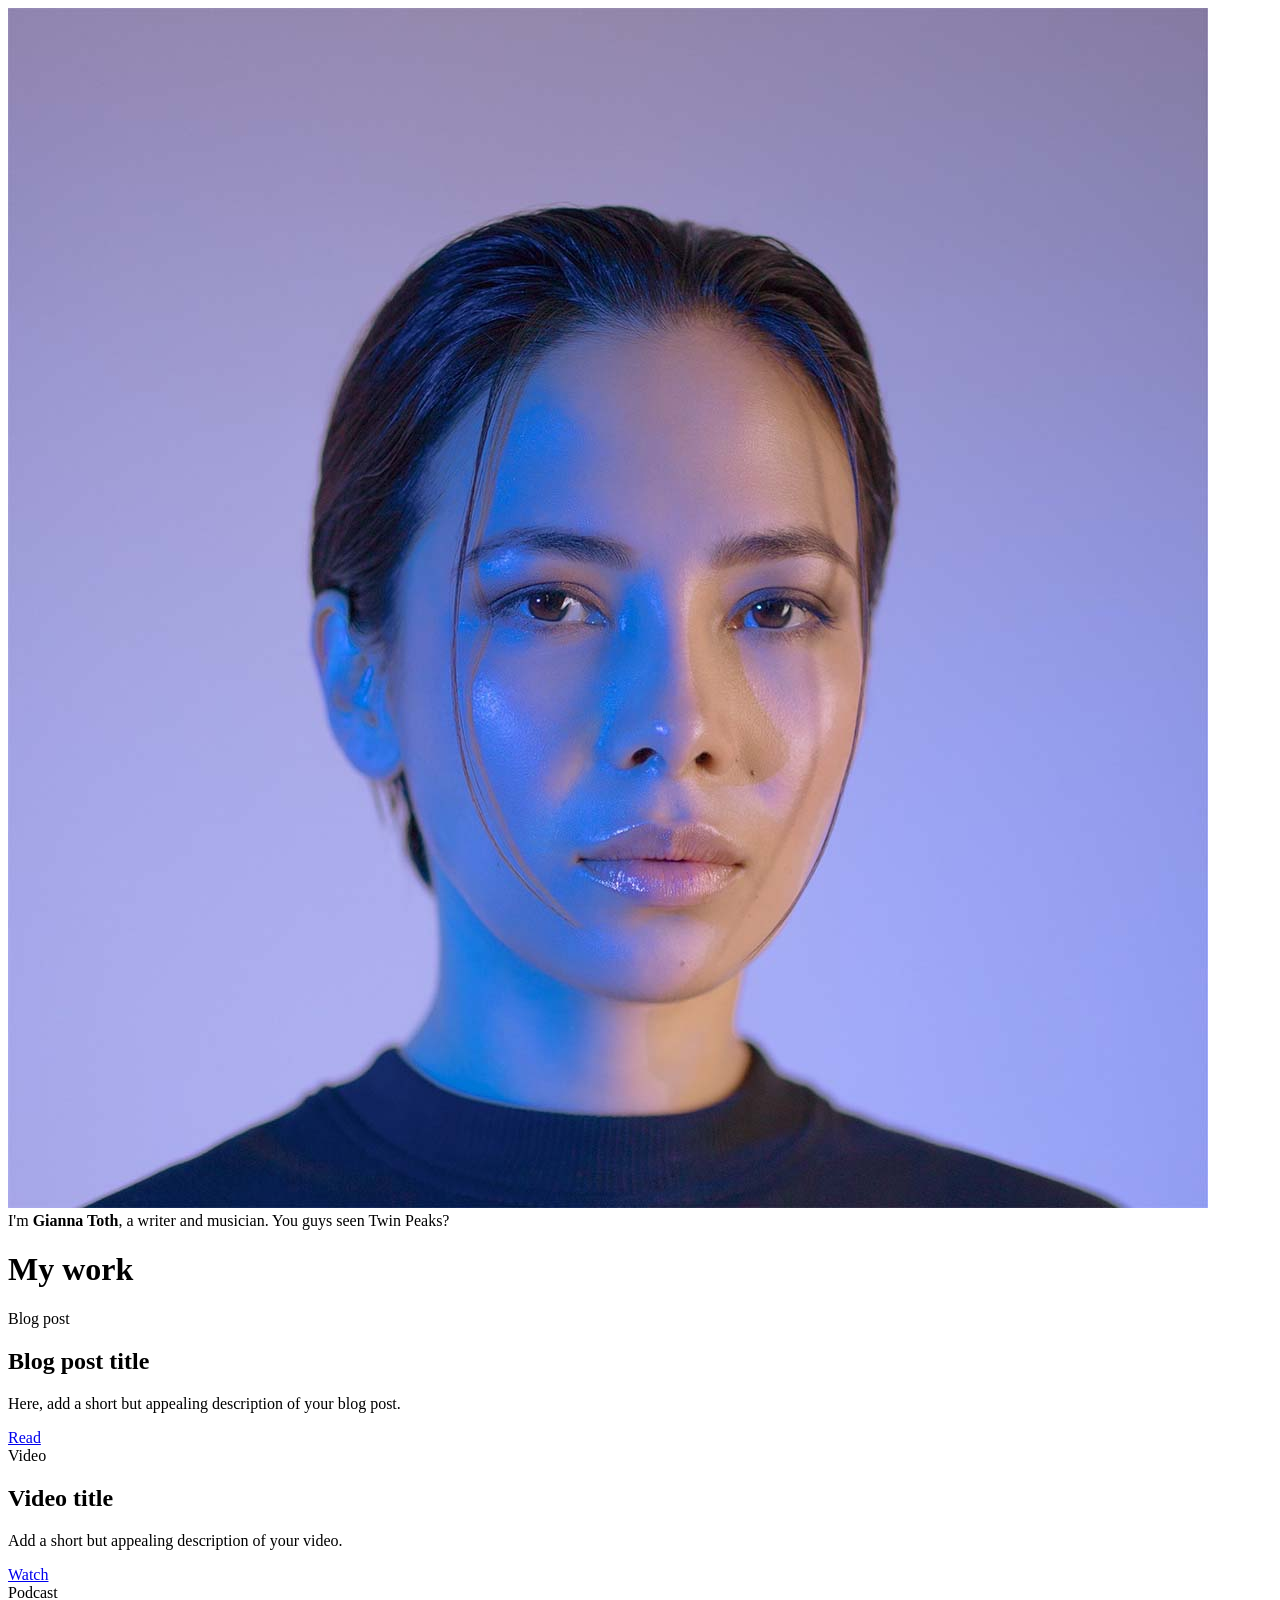
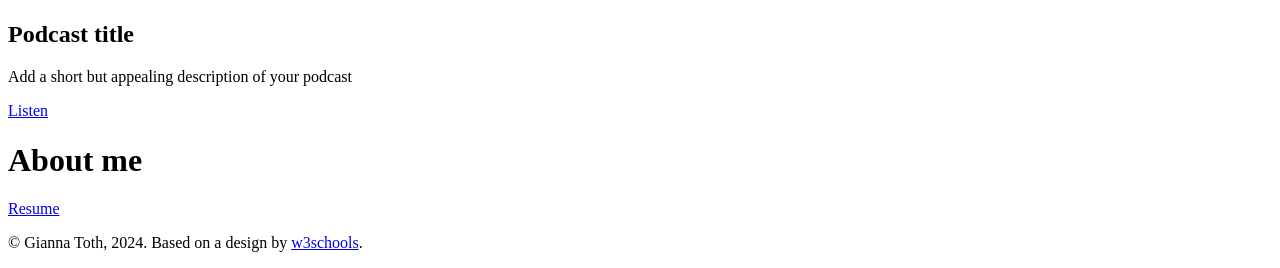
==== 3844-linktree-website (1)/linktree-ver-1/index.html @ b9f6398c "Added website template" ====
<!DOCTYPE html>
<!-- This page is adapted from w3schools "How to make a link tree website https://www.w3schools.com/howto/howto_website_create_linktree.asp" -->
<html lang="en">

<head>
  <meta charset="utf-8" />
  <meta name="viewport" content="width=device-width, initial-scale=1" />
  <!-- Add your name below -->
  <title>Gianna Toth</title>
  <link rel="stylesheet" href="css/style.css">
</head>

<body class="main-text-color">
  <!-- Content container. Everything except footer goes here -->
  <div class="container">
    <!-- Image and name container. Put your replacement photo—which you should crop to be square—in the images folder, then change the source attribute to images/yourportraitfilename.jpg. This path says, "Look in the images folder for yourportraitfilename.jpg." Be sure to change the alt text, too. -->
    <div class="image-container">
      <img src="images/portrait.jpg" alt="Photo by Art Hauntington">
    </div>
    <div class="intro">
      I'm <span class="name"><strong>Gianna Toth</strong></span>, a writer and musician. You guys seen Twin Peaks?
    </div>
    <div class="section-header">
      <h1>My work</h1>
    </div>
    <!-- Replace the # inside of the href="#" with your links. -->
    <div class="links-container">
      <div class="button toggle">Blog post</div>
      <div class="slidedown">
        <div class="description">
          <h2>Blog post title</h2>
          <p>Here, add a short but appealing description of your blog post.</p>
          <a href="#" class="external-link" target="_blank">Read</a>
        </div>
      </div>

      <div class="button toggle">Video</div>
      <div class="slidedown">
        <div class="description">
          <h2>Video title</h2>
          <p>Add a short but appealing description of your video.</p>
          <a href="#" class="external-link" target="_blank">Watch</a>
        </div>
      </div>

      <div class="button toggle">Podcast</div>
      <div class="slidedown">
        <div class="description">
          <h2>Podcast title</h2>
          <p>Add a short but appealing description of your podcast</p>
          <a href="#" class="external-link" target="_blank">Listen</a>
        </div>
      </div>
    </div>

    <!-- Replace # with PDF from Google Docs, or replace the entire section with whatever you want. Or delete it! Or add another section below it!-->
    <div class="section-header">
      <h1>About me</h1>
    </div>

    <div class="links-container">
      <a href="https://drive.google.com" class="button" target="_blank">Resume</a>
    </div>

  </div>
  <div class="footer">
    <p>© Gianna Toth, 2024. Based on a design by <a
        href="https://www.w3schools.com/howto/howto_website_create_linktree.asp" target="_blank">w3schools</a>.
    </p>
  </div>
  <script type="text/javascript" src="js/slider.js"></script>
</body>

</html>
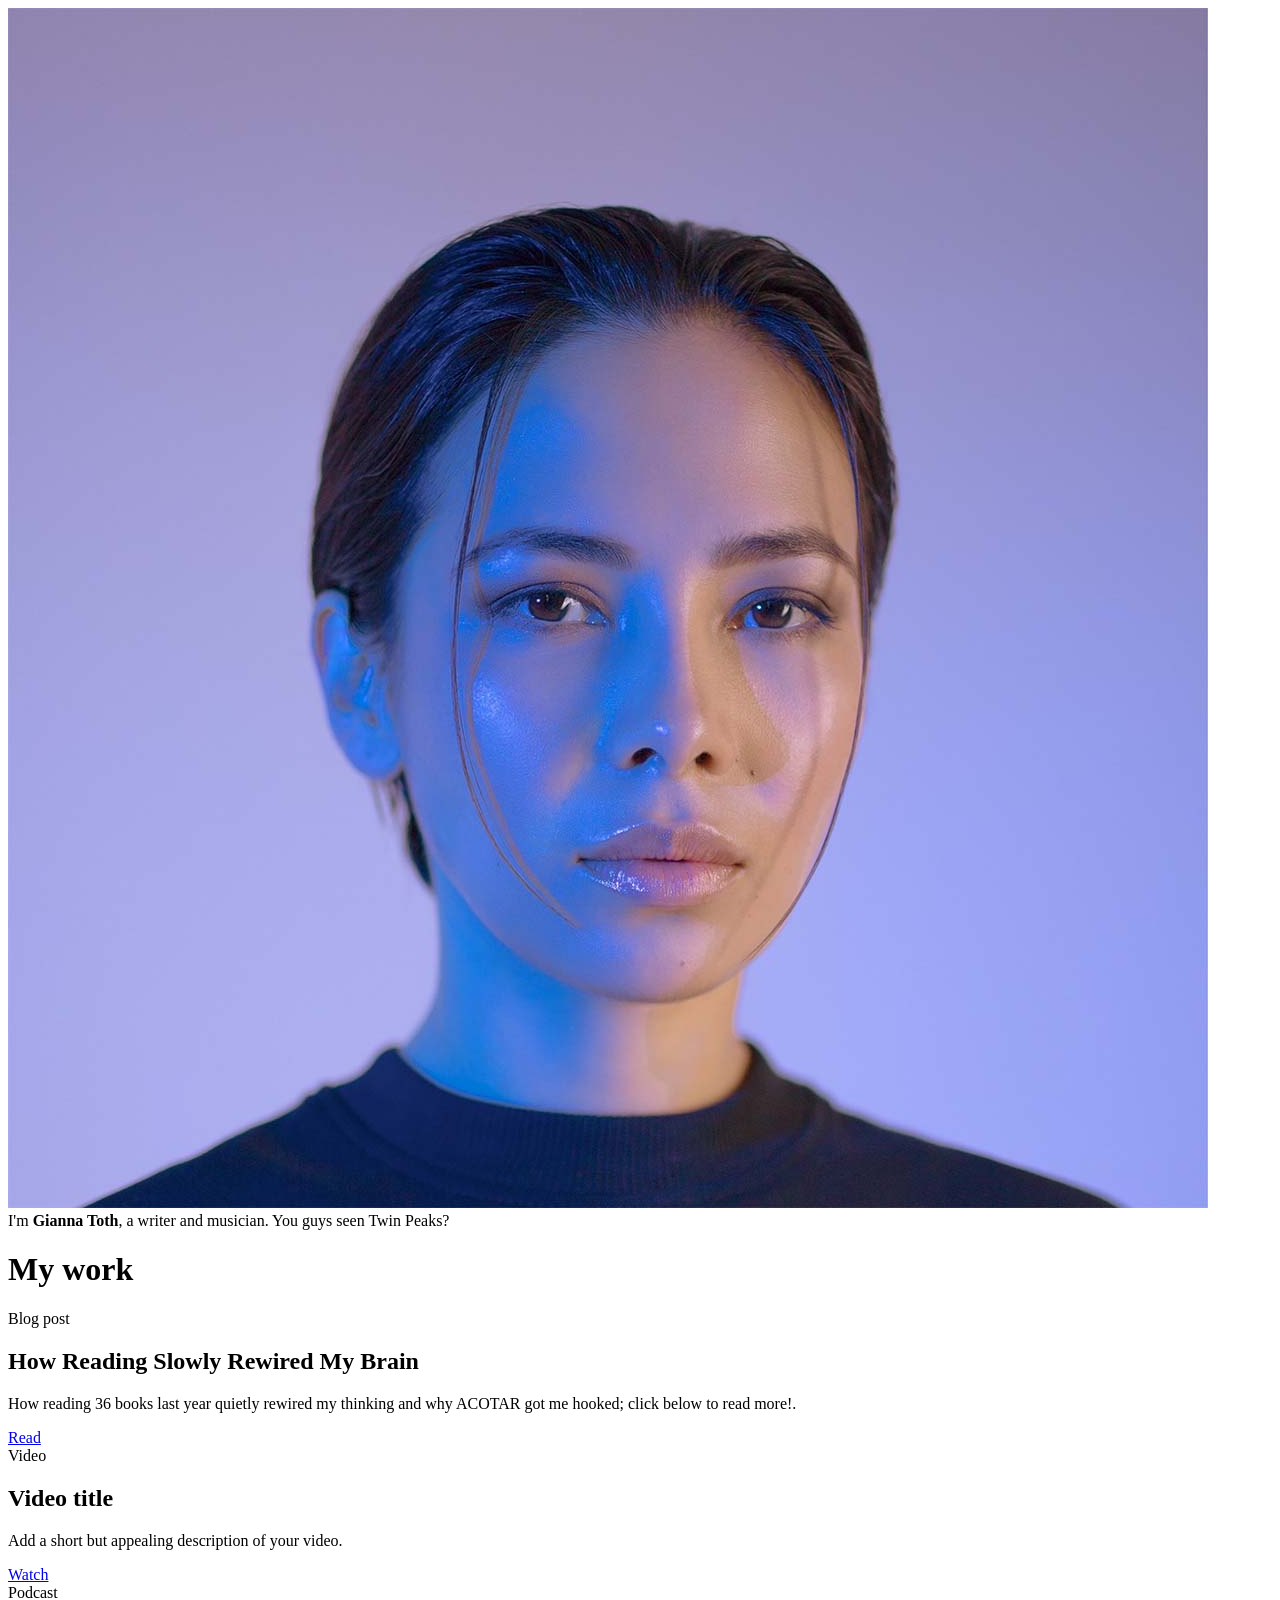
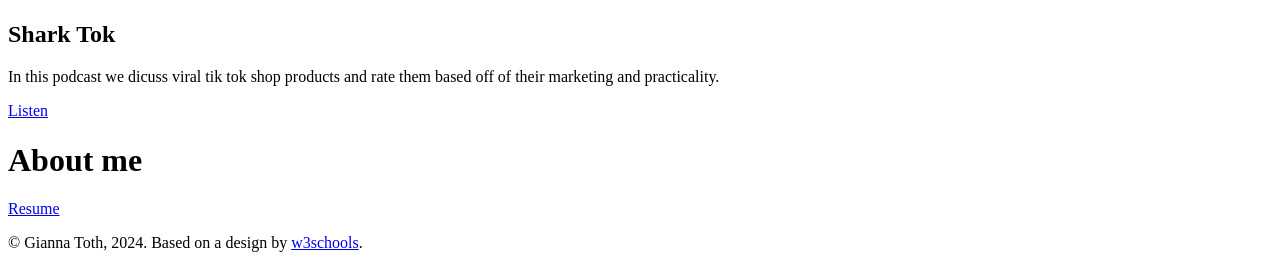
==== commit 1cea8a12: "added podcast" ====
--- a/3844-linktree-website (1)/linktree-ver-1/index.html
+++ b/3844-linktree-website (1)/linktree-ver-1/index.html
@@ -28,9 +28,9 @@
       <div class="button toggle">Blog post</div>
       <div class="slidedown">
         <div class="description">
-          <h2>Blog post title</h2>
-          <p>Here, add a short but appealing description of your blog post.</p>
-          <a href="#" class="external-link" target="_blank">Read</a>
+          <h2>How Reading Slowly Rewired My Brain</h2>
+          <p>How reading 36 books last year quietly rewired my thinking and why ACOTAR got me hooked; click below to read more!.</p>
+          <a href="https://medium.com/@giannat_78311/gianna-toth-blog-550445997c96" class="external-link" target="_blank">Read</a>
         </div>
       </div>
 
@@ -46,9 +46,9 @@
       <div class="button toggle">Podcast</div>
       <div class="slidedown">
         <div class="description">
-          <h2>Podcast title</h2>
-          <p>Add a short but appealing description of your podcast</p>
-          <a href="#" class="external-link" target="_blank">Listen</a>
+          <h2>Shark Tok</h2>
+          <p>In this podcast we dicuss viral tik tok shop products and rate them based off of their marketing and practicality. </p>
+          <a href="https://soundcloud.com/san9a/podcast?si=deca992682f842f396b9d95ae4097bfa&utm_source=clipboard&utm_medium=text&utm_campaign=social_sharing" class="external-link" target="_blank">Listen</a>
         </div>
       </div>
     </div>
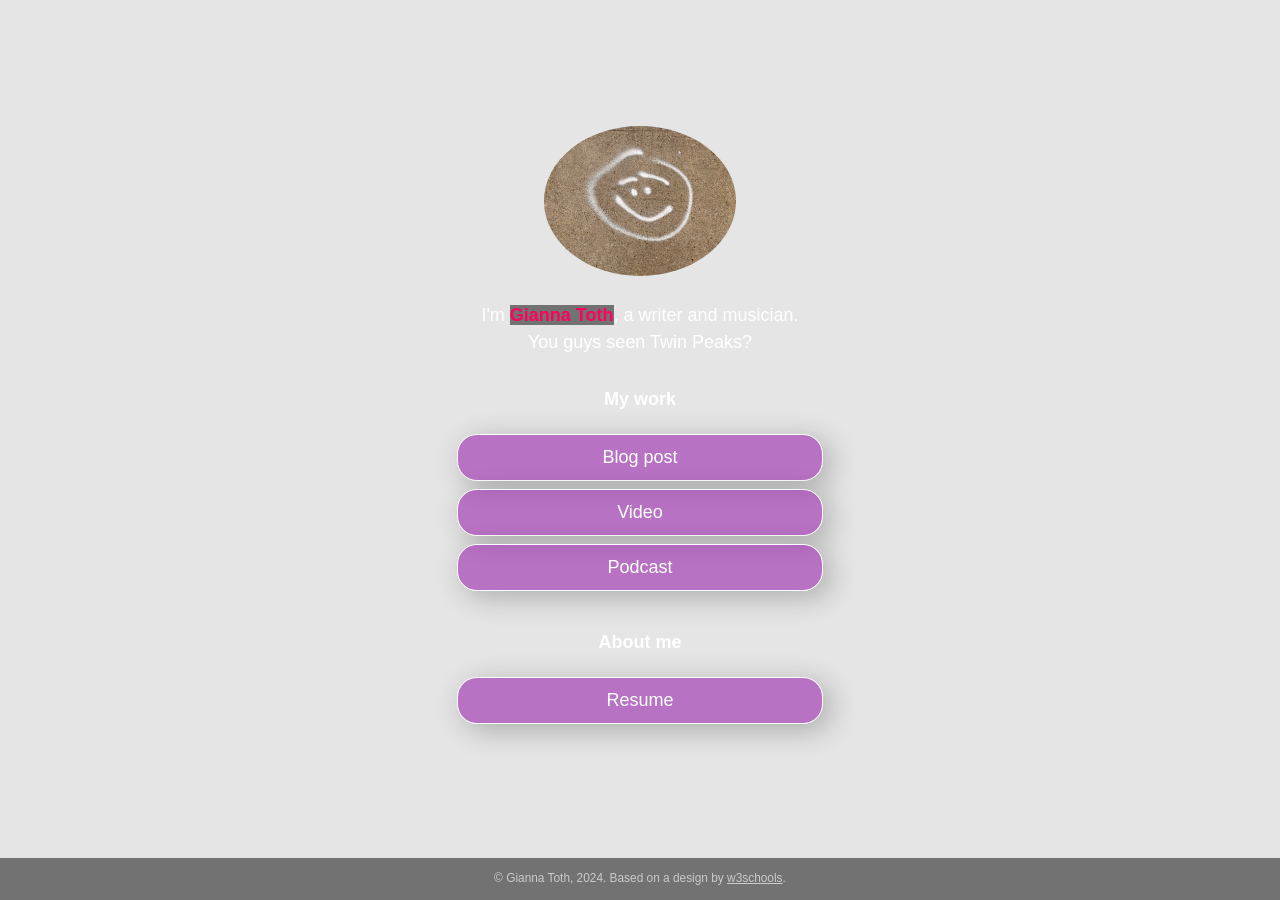
==== commit 9ec5d796: "profile pic" ====
--- a/3844-linktree-website (1)/linktree-ver-1/index.html
+++ b/3844-linktree-website (1)/linktree-ver-1/index.html
@@ -15,7 +15,7 @@
   <div class="container">
     <!-- Image and name container. Put your replacement photo—which you should crop to be square—in the images folder, then change the source attribute to images/yourportraitfilename.jpg. This path says, "Look in the images folder for yourportraitfilename.jpg." Be sure to change the alt text, too. -->
     <div class="image-container">
-      <img src="images/portrait.jpg" alt="Photo by Art Hauntington">
+      <img src="images/profile.jpg" alt="Photo by Art Hauntington">
     </div>
     <div class="intro">
       I'm <span class="name"><strong>Gianna Toth</strong></span>, a writer and musician. You guys seen Twin Peaks?
--- a/3844-linktree-website (1)/linktree-ver-1/css/style.css
+++ b/3844-linktree-website (1)/linktree-ver-1/css/style.css
@@ -0,0 +1,231 @@
+:root {
+    --primaryText: #fff;
+    --secondaryText: #ff015e;
+    --primary: rgba(156, 39, 176, .60);
+    --secondary: rgba(255, 1, 94, .60); 
+    --buttonHover: rgba(156, 39, 176, .40);
+    --smallButtonHover: rgba(0, 0, 0, .25);
+}
+
+html {
+    box-sizing: border-box;
+    /* keeps button boxes within phone screen width */
+    -ms-text-size-adjust: 100%;
+    -webkit-text-size-adjust: 100%;
+    height: 100%;
+}
+
+*,
+*:before,
+*:after {
+    box-sizing: inherit;
+}
+
+body {
+    margin: 0;
+    min-height: 100%;
+    /* The image used for the site background. Try changing skyscape.jpg to stars.jpg. Put a replacement photo in the images folder and, in line 21 below, replace skyscape.jpg with yourbackgroundfilename.jpg */
+    /* The linear gradient darkens the image, like putting a sunglasses lens on top of it. If you want to darken the image even more, change 0.1 (both times) to 0.3 or higher */
+    background: linear-gradient(rgba(0, 0, 0, 0.1), rgba(0, 0, 0, 0.1)), url(../images/background.jpg);
+    /* Prevents the browser from repeating or "tiling" the background image */
+    background-repeat: no-repeat;
+    background-position: center;
+    /* Freezes the image so that even the content scrolls down, the background stays put */
+    background-attachment: fixed;
+    /* Resizes the background image to cover the entire container */
+    background-size: cover;
+    font-family: Futura, Verdana, sans-serif;
+    line-height: 1.5;
+    font-size: 18px;
+    display: flex;
+    flex-direction: column;
+    justify-content: space-around;
+    align-items: center;
+}
+
+h1 {
+    font-size: 1em;
+}
+
+h2 {
+    font-size: 1em;
+    margin-bottom: 0;
+}
+
+img {
+    margin: .5em 1em;
+    /* border: 1px solid #ccc; */
+    border-radius: 50%;
+    height: 150px;
+    max-width: 100%;
+    object-fit: cover;
+    /* Resizes the image to cover the entire container */
+}
+
+.container {
+    text-align: center;
+    width: 100%;    
+    padding: 0;
+    margin-right: auto;
+    margin-left: auto;
+    flex: 1;
+    display: flex;
+    flex-direction: column;
+    justify-content: center;
+}
+
+.image-container {
+    text-align: center;
+    width: 100%;
+}
+
+.main-text-color {
+    color: var(--primaryText);
+}
+
+.name {
+    color: var(--secondaryText);
+}
+
+.name strong {
+    background-color: rgba(0, 0, 0, 0.50);
+}
+
+.section-header {
+    padding-top: .5em;
+}
+
+.button,
+.intro,
+.links-container,
+.slidedown,
+.external-link {
+    width: 100%;
+    min-width: 50%;
+    padding: .5em 1em;
+    text-decoration: none;
+    color: inherit;
+    text-align: center;
+}
+
+.button, .external-link {
+    border: 1px solid var(--primaryText);
+    border-radius: 20px;
+    box-shadow: 7px 6px 28px 1px rgba(0, 0, 0, 0.24);
+    overflow: hidden;
+    white-space: nowrap;
+    display: inline-block;
+    background-color: var(--primary);
+    cursor: pointer;
+    transition: 0.2s all;
+}
+
+.button:not(.highlight) {
+    background-color: var(--primary);
+}
+
+@media (hover: hover) {
+    .button:hover { background-color: var(--buttonHover); }
+}
+
+.button.highlight {
+    background-color: var(--secondary);
+}
+
+.button:active, .external-link:active { 
+    transform: scale(0.98); 
+    /* Scaling button to 0.98 to its original size */ 
+    box-shadow: 3px 2px 22px 1px rgba(0, 0, 0, 0.24); 
+    /* Lowering the shadow */ 
+} 
+
+.intro {
+    margin: 0 auto;
+}
+
+.section {
+    margin-top: 1em;
+}
+
+.slidedown {
+    margin: 0 auto;
+    padding: 0;
+    -webkit-transition: height .4s ease;
+    -o-transition: height .4s ease;
+    transition: height .4s ease;
+    overflow: hidden;
+    height: 0;
+}
+
+.external-link {
+    border: 1px solid var(--primaryText);
+    border-radius: 20px;
+    background-color: transparent;
+    display: flex;
+    align-items: center;
+    justify-content: center;
+    padding: 0;
+    margin: .5em auto 1.5em auto;
+    text-decoration: none;
+    color: inherit;
+    height: 2em;
+    width: 6em;
+}
+
+.external-link:hover {
+    background-color: var(--smallButtonHover)
+}
+
+.description {
+    display: flex;
+    text-align: left;
+    flex-direction: column;
+    padding: 0 .6em;
+}
+
+.description > p {
+    margin: .5em 0;
+}
+
+.footer {
+  font-size: .66em;
+  background-color: rgba(0, 0, 0, .5);
+  color: rgba(225, 225, 225, .8);
+  text-decoration: none;
+  width: 100%;
+  min-height: 3em;
+  display: flex;
+  align-items: center;
+  justify-content: center;
+  position: relative;
+}
+
+.footer a {
+    color: inherit;
+}
+
+/* Media queries allow you to change style properties according to the screen width. In this case, if the screen is AT LEAST 540 pixels wide (bigger than a standard phone), the .container resizes to 540 pixels and the buttons and intro resize to 85% of the container width */
+@media (min-width: 540px) {
+    .container {
+        max-width: 540px;
+    }
+    
+    .button,
+    .intro,
+    .slidedown {
+        width: 85%;
+    }
+}
+
+/* If the screen is AT LEAST 768 pixels wide (standard tablet or larger), the .container resizes to 750 pixels and the buttons and intro resize to 40% of the container width */
+@media (min-width: 768px) {
+    .container {
+        max-width: 768px;
+    }
+    
+    .button,
+    .intro,
+    .slidedown {
+        width: 40%;
+    }
+}
